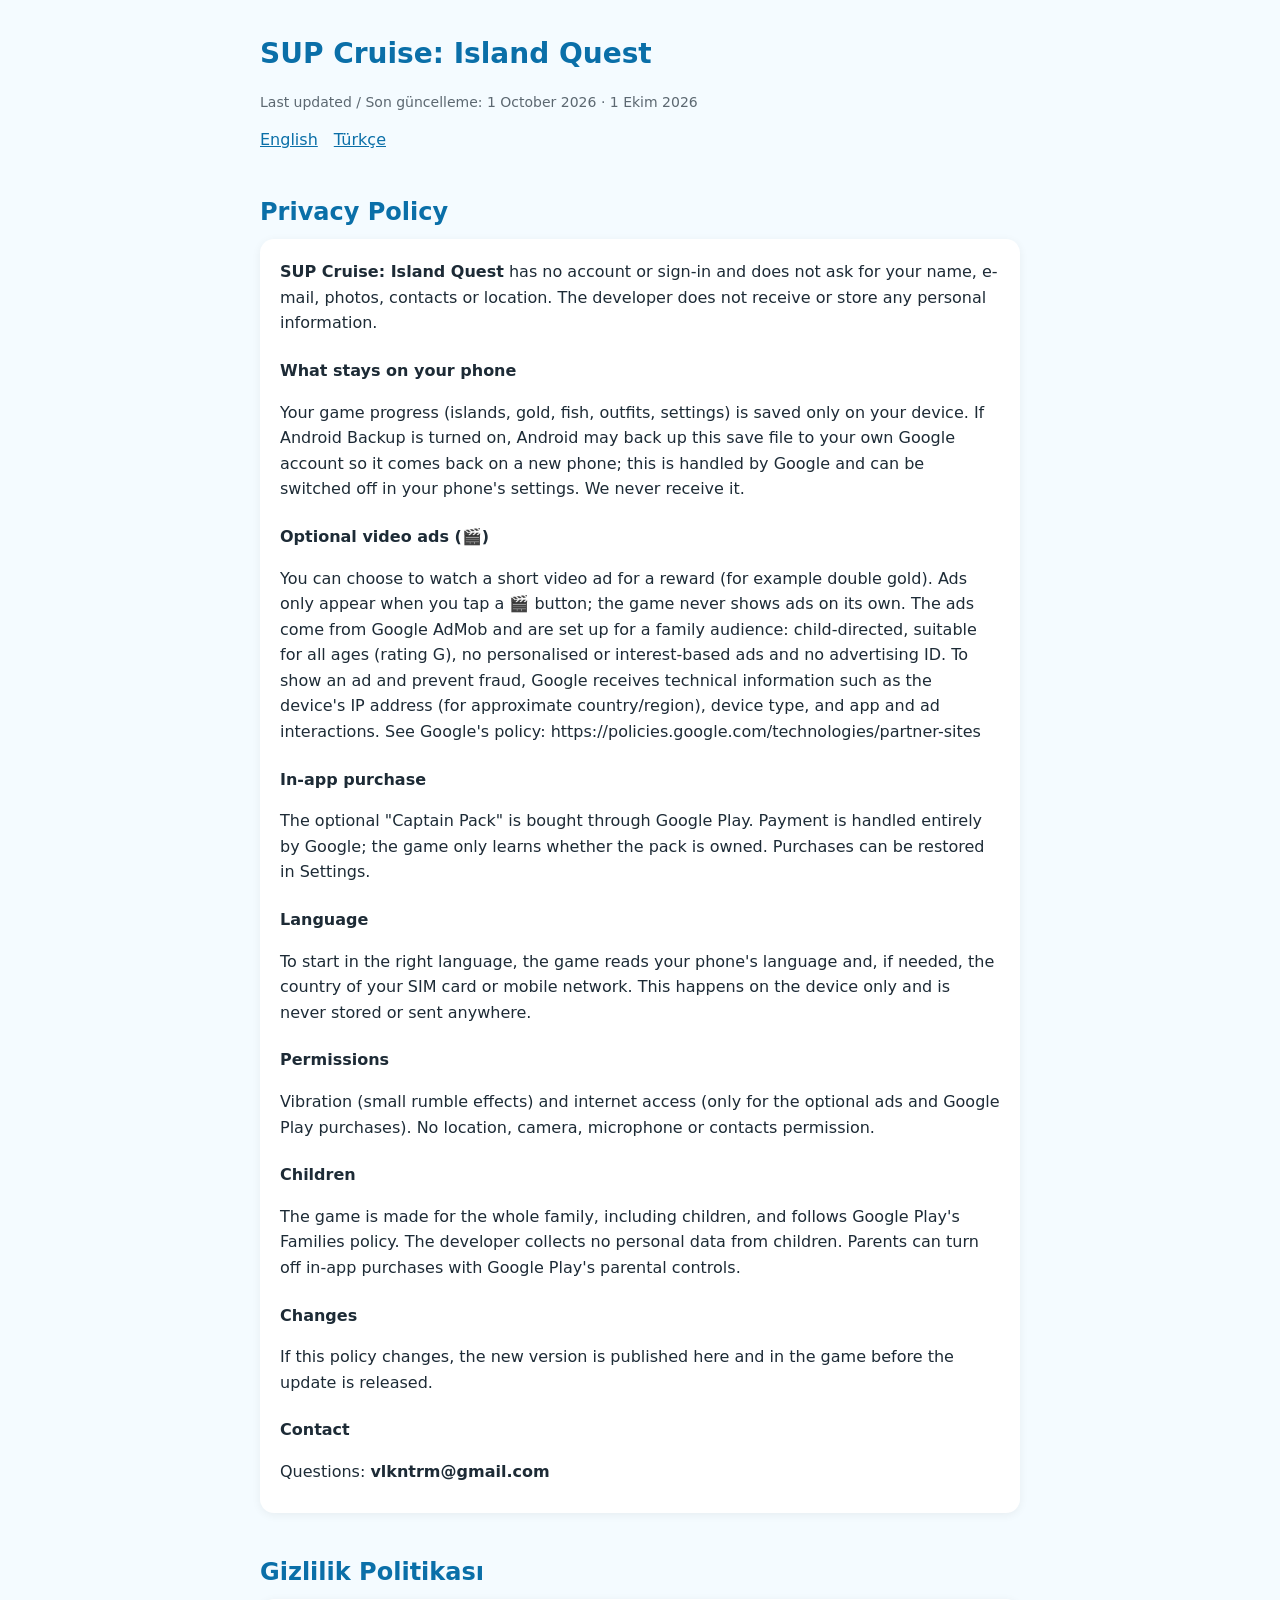
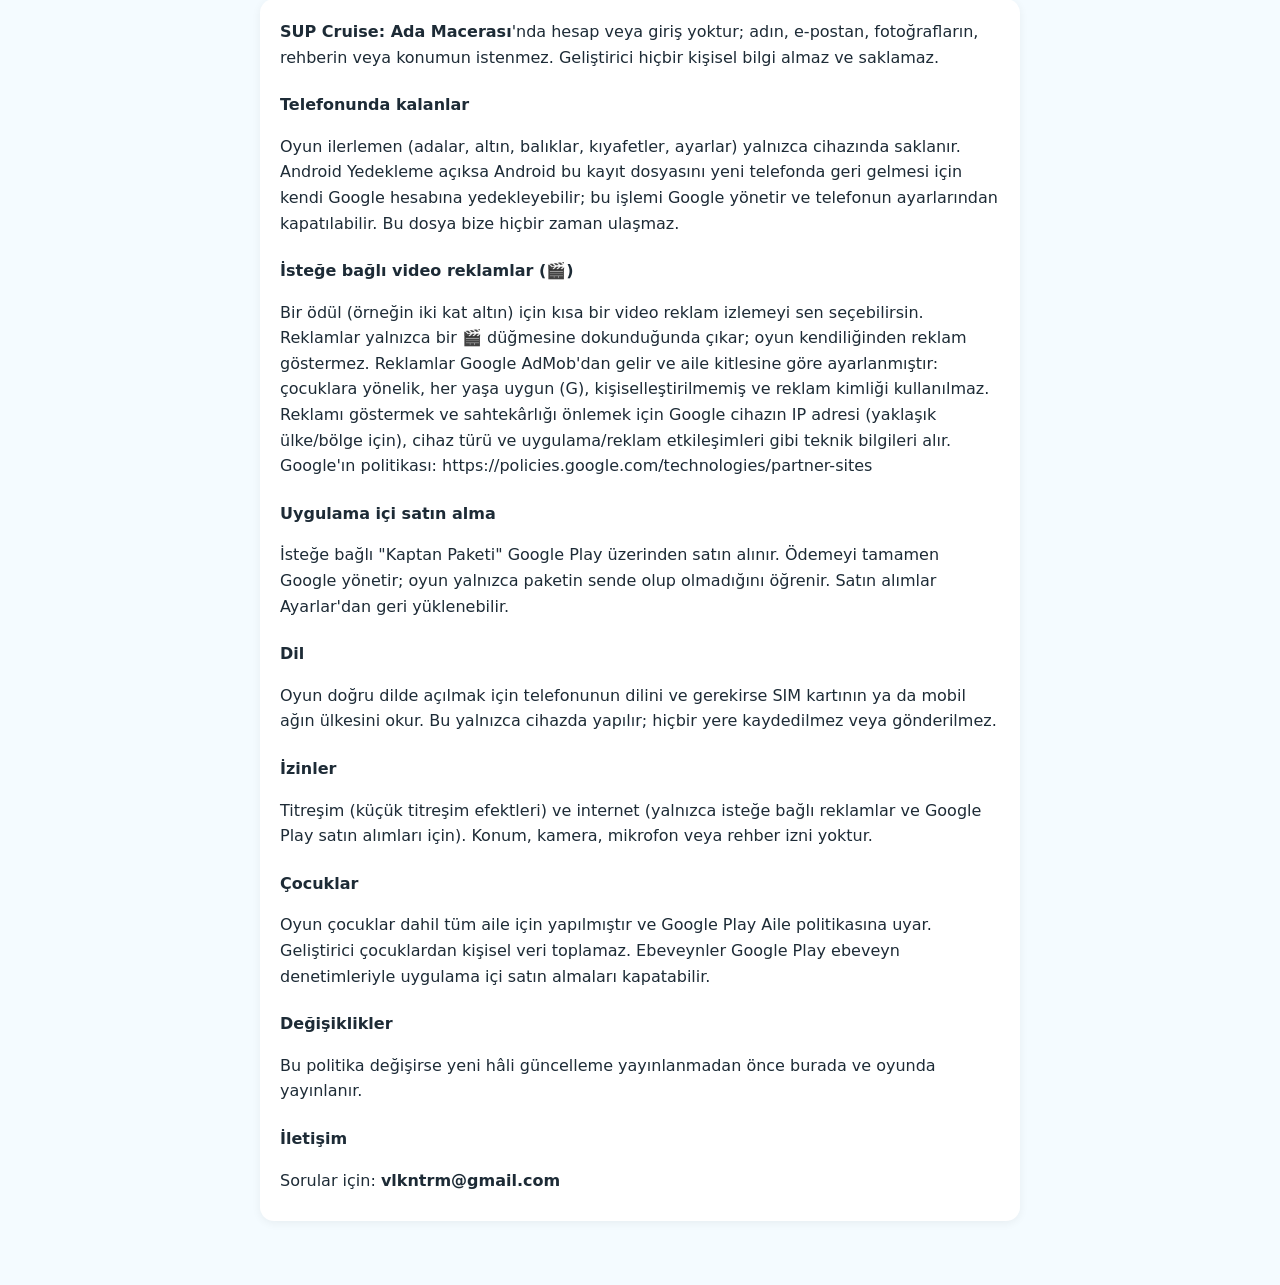
==== privacy/index.html @ ad5aa859 "Add files via upload" ====
<!doctype html><html lang="en"><head><meta charset="utf-8"><meta name="viewport" content="width=device-width,initial-scale=1">
<title>SUP Cruise – Privacy Policy / Gizlilik Politikası</title>
<style>
:root{--bg:#f4fbff;--fg:#1d2b36;--acc:#0a6fa8;--card:#fff}
@media (prefers-color-scheme:dark){:root{--bg:#0e1a22;--fg:#e6f1f7;--acc:#7fd0ff;--card:#15242e}}
body{margin:0;background:var(--bg);color:var(--fg);font:16px/1.6 system-ui,-apple-system,Segoe UI,Roboto,sans-serif}
main{max-width:760px;margin:0 auto;padding:32px 16px 64px}
h1{color:var(--acc);font-size:28px;margin:0 0 4px} h2{margin:40px 0 8px;color:var(--acc)} h4{margin:22px 0 4px}
.card{background:var(--card);border-radius:14px;padding:4px 20px 12px;box-shadow:0 2px 10px rgba(0,0,0,.06)}
nav a{color:var(--acc);margin-right:16px} .upd{opacity:.7;font-size:14px}
</style></head><body><main>
<h1>SUP Cruise: Island Quest</h1><p class="upd">Last updated / Son güncelleme: 1 October 2026 · 1 Ekim 2026</p>
<nav><a href="#en">English</a><a href="#tr">Türkçe</a></nav>
<h2 id="en">Privacy Policy</h2><div class="card">
<p><b>SUP Cruise: Island Quest</b> has no account or sign-in and does not ask for your name, e-mail, photos, contacts or location. The developer does not receive or store any personal information.</p>
<h4>What stays on your phone</h4>
<p>Your game progress (islands, gold, fish, outfits, settings) is saved only on your device. If Android Backup is turned on, Android may back up this save file to your own Google account so it comes back on a new phone; this is handled by Google and can be switched off in your phone's settings. We never receive it.</p>
<h4>Optional video ads (🎬)</h4>
<p>You can choose to watch a short video ad for a reward (for example double gold). Ads only appear when you tap a 🎬 button; the game never shows ads on its own. The ads come from Google AdMob and are set up for a family audience: child-directed, suitable for all ages (rating G), no personalised or interest-based ads and no advertising ID. To show an ad and prevent fraud, Google receives technical information such as the device's IP address (for approximate country/region), device type, and app and ad interactions. See Google's policy: https://policies.google.com/technologies/partner-sites</p>
<h4>In-app purchase</h4>
<p>The optional "Captain Pack" is bought through Google Play. Payment is handled entirely by Google; the game only learns whether the pack is owned. Purchases can be restored in Settings.</p>
<h4>Language</h4>
<p>To start in the right language, the game reads your phone's language and, if needed, the country of your SIM card or mobile network. This happens on the device only and is never stored or sent anywhere.</p>
<h4>Permissions</h4>
<p>Vibration (small rumble effects) and internet access (only for the optional ads and Google Play purchases). No location, camera, microphone or contacts permission.</p>
<h4>Children</h4>
<p>The game is made for the whole family, including children, and follows Google Play's Families policy. The developer collects no personal data from children. Parents can turn off in-app purchases with Google Play's parental controls.</p>
<h4>Changes</h4>
<p>If this policy changes, the new version is published here and in the game before the update is released.</p>
<h4>Contact</h4>
<p>Questions: <b>vlkntrm@gmail.com</b></p></div>
<h2 id="tr">Gizlilik Politikası</h2><div class="card" lang="tr">
<p><b>SUP Cruise: Ada Macerası</b>'nda hesap veya giriş yoktur; adın, e-postan, fotoğrafların, rehberin veya konumun istenmez. Geliştirici hiçbir kişisel bilgi almaz ve saklamaz.</p>
<h4>Telefonunda kalanlar</h4>
<p>Oyun ilerlemen (adalar, altın, balıklar, kıyafetler, ayarlar) yalnızca cihazında saklanır. Android Yedekleme açıksa Android bu kayıt dosyasını yeni telefonda geri gelmesi için kendi Google hesabına yedekleyebilir; bu işlemi Google yönetir ve telefonun ayarlarından kapatılabilir. Bu dosya bize hiçbir zaman ulaşmaz.</p>
<h4>İsteğe bağlı video reklamlar (🎬)</h4>
<p>Bir ödül (örneğin iki kat altın) için kısa bir video reklam izlemeyi sen seçebilirsin. Reklamlar yalnızca bir 🎬 düğmesine dokunduğunda çıkar; oyun kendiliğinden reklam göstermez. Reklamlar Google AdMob'dan gelir ve aile kitlesine göre ayarlanmıştır: çocuklara yönelik, her yaşa uygun (G), kişiselleştirilmemiş ve reklam kimliği kullanılmaz. Reklamı göstermek ve sahtekârlığı önlemek için Google cihazın IP adresi (yaklaşık ülke/bölge için), cihaz türü ve uygulama/reklam etkileşimleri gibi teknik bilgileri alır. Google'ın politikası: https://policies.google.com/technologies/partner-sites</p>
<h4>Uygulama içi satın alma</h4>
<p>İsteğe bağlı "Kaptan Paketi" Google Play üzerinden satın alınır. Ödemeyi tamamen Google yönetir; oyun yalnızca paketin sende olup olmadığını öğrenir. Satın alımlar Ayarlar'dan geri yüklenebilir.</p>
<h4>Dil</h4>
<p>Oyun doğru dilde açılmak için telefonunun dilini ve gerekirse SIM kartının ya da mobil ağın ülkesini okur. Bu yalnızca cihazda yapılır; hiçbir yere kaydedilmez veya gönderilmez.</p>
<h4>İzinler</h4>
<p>Titreşim (küçük titreşim efektleri) ve internet (yalnızca isteğe bağlı reklamlar ve Google Play satın alımları için). Konum, kamera, mikrofon veya rehber izni yoktur.</p>
<h4>Çocuklar</h4>
<p>Oyun çocuklar dahil tüm aile için yapılmıştır ve Google Play Aile politikasına uyar. Geliştirici çocuklardan kişisel veri toplamaz. Ebeveynler Google Play ebeveyn denetimleriyle uygulama içi satın almaları kapatabilir.</p>
<h4>Değişiklikler</h4>
<p>Bu politika değişirse yeni hâli güncelleme yayınlanmadan önce burada ve oyunda yayınlanır.</p>
<h4>İletişim</h4>
<p>Sorular için: <b>vlkntrm@gmail.com</b></p></div>
</main></body></html>
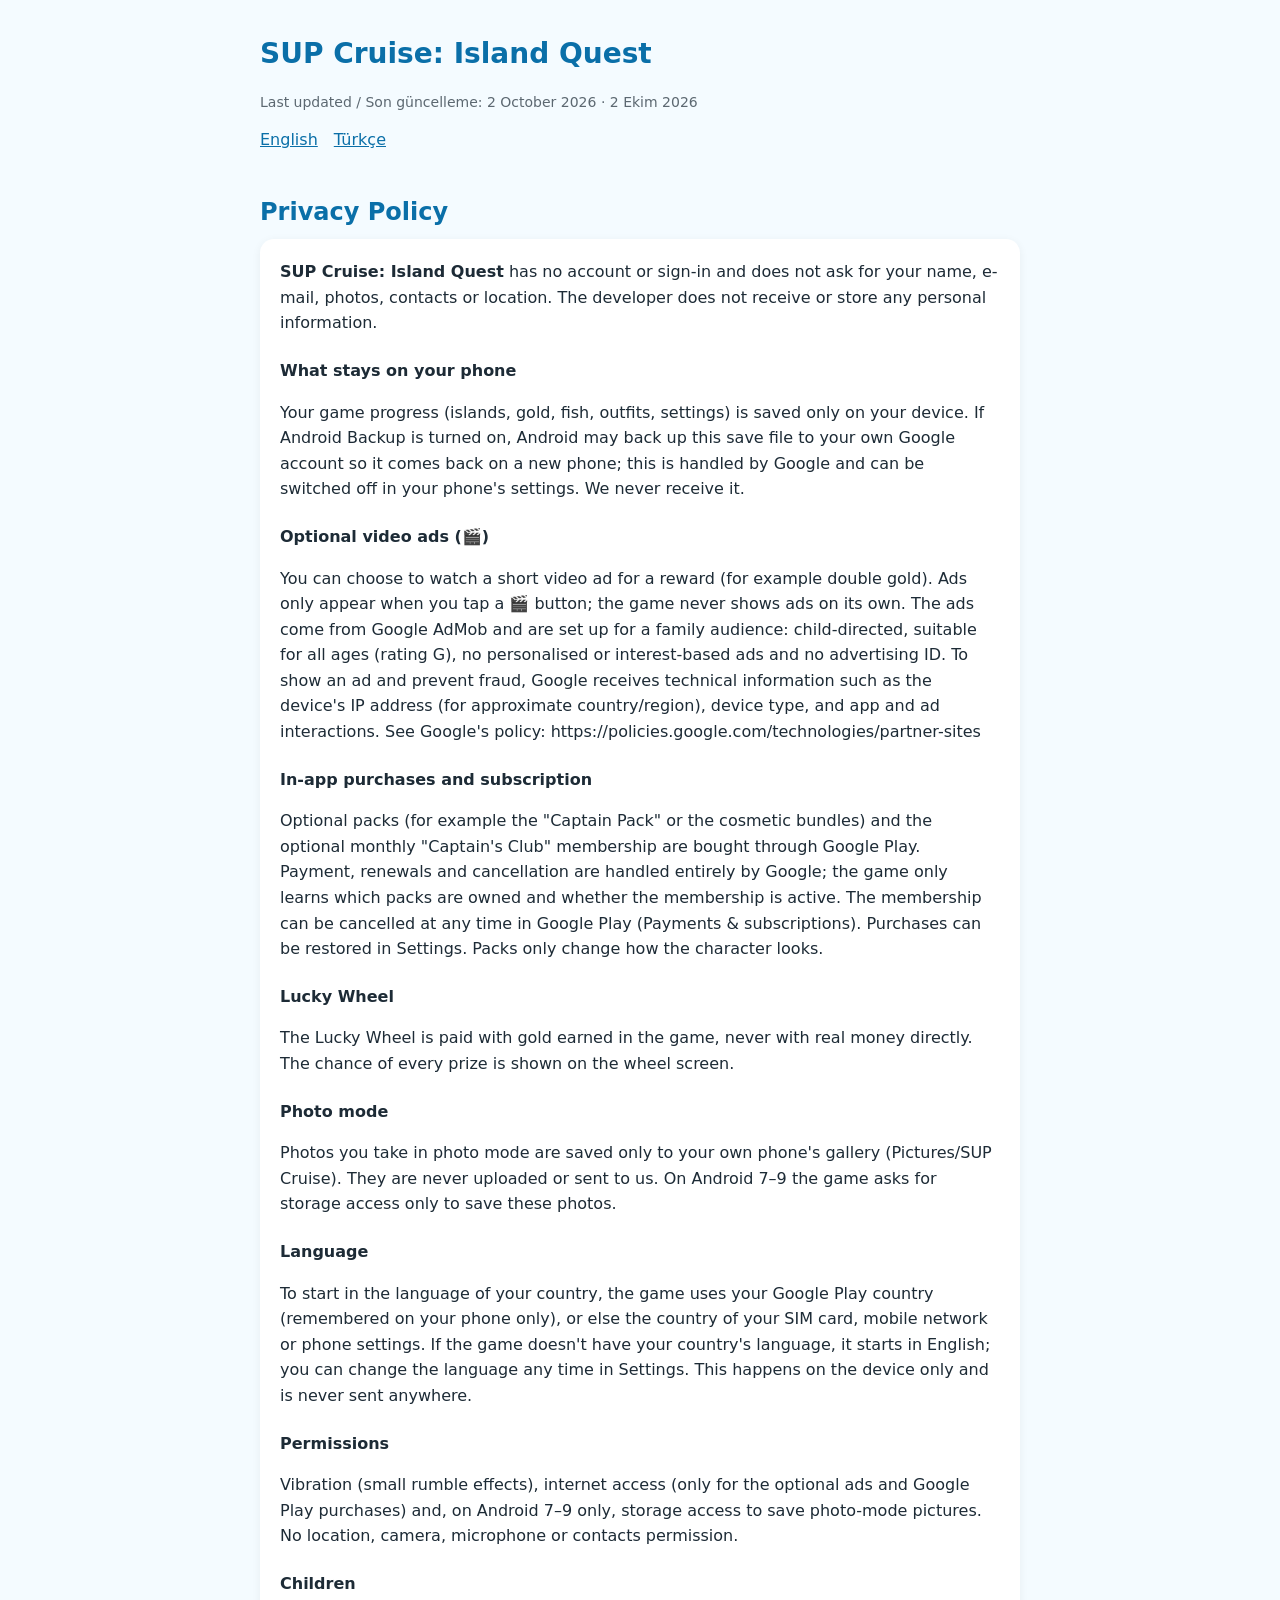
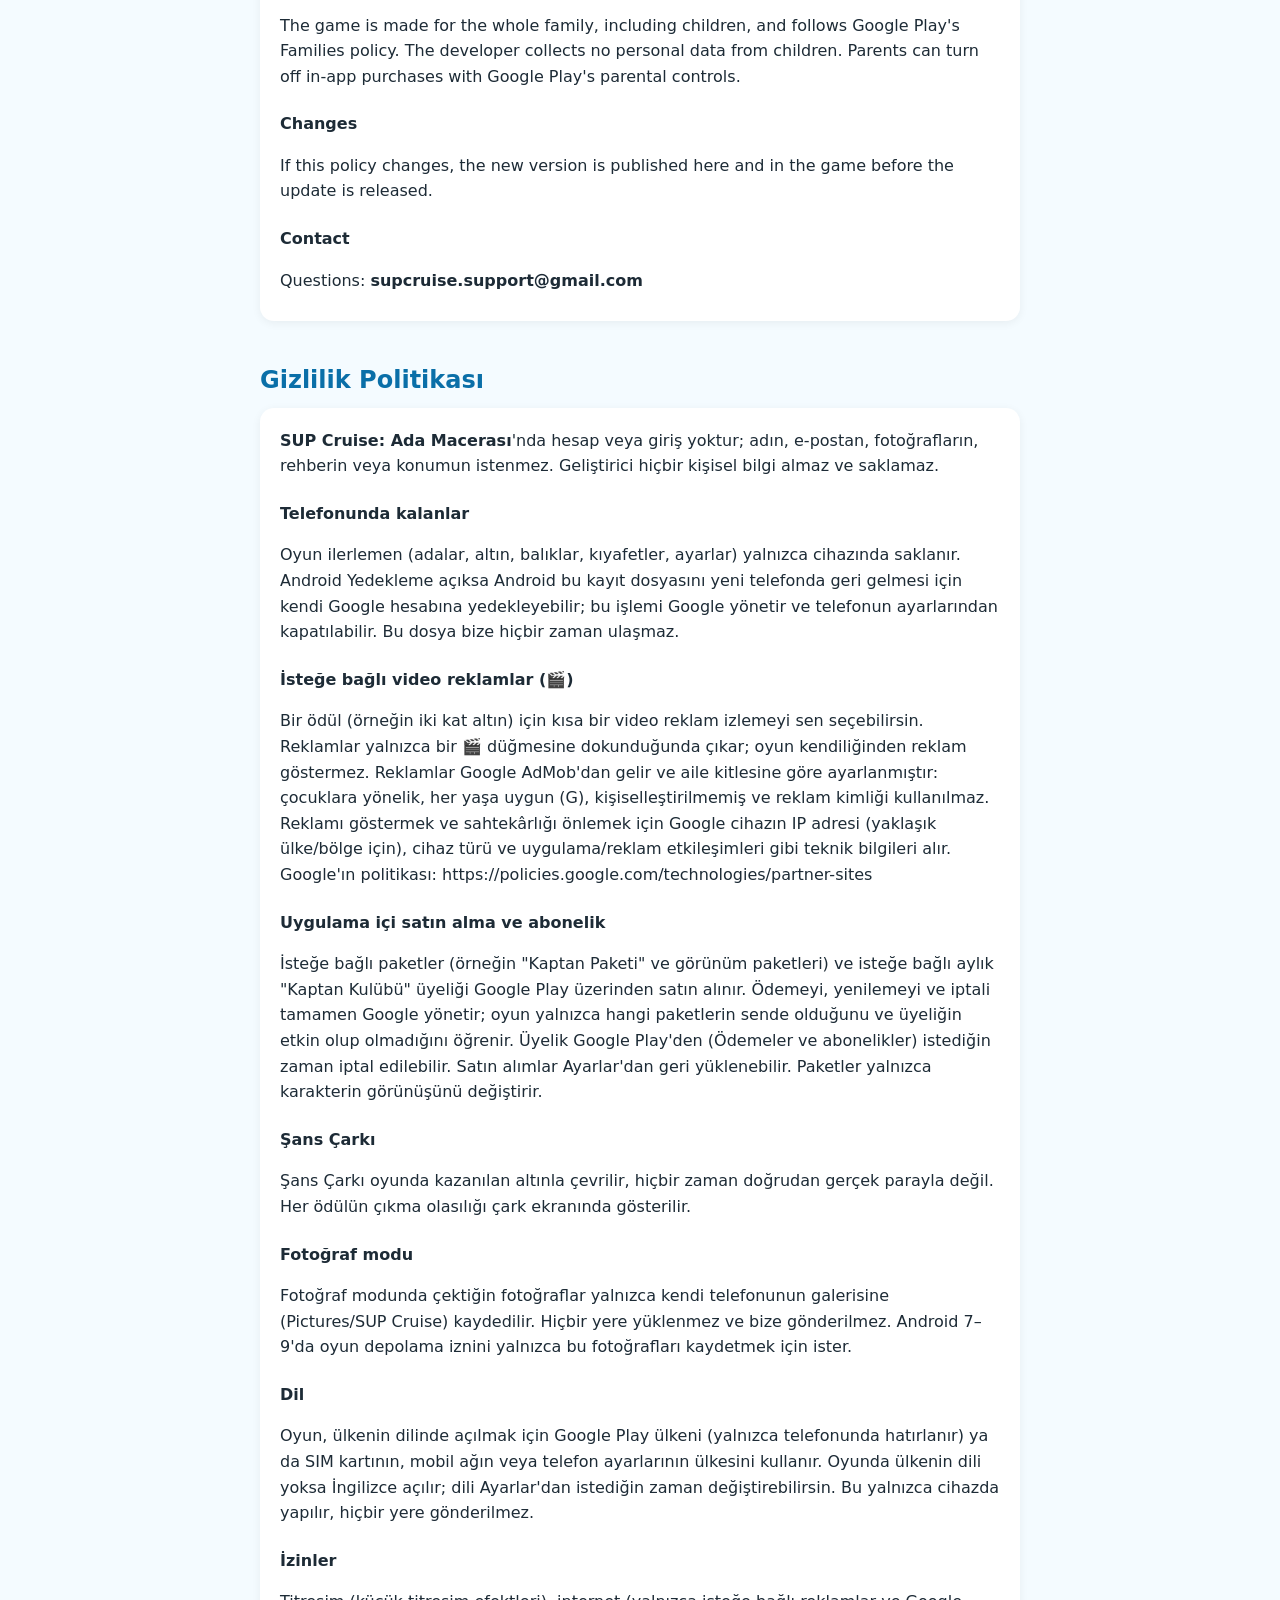
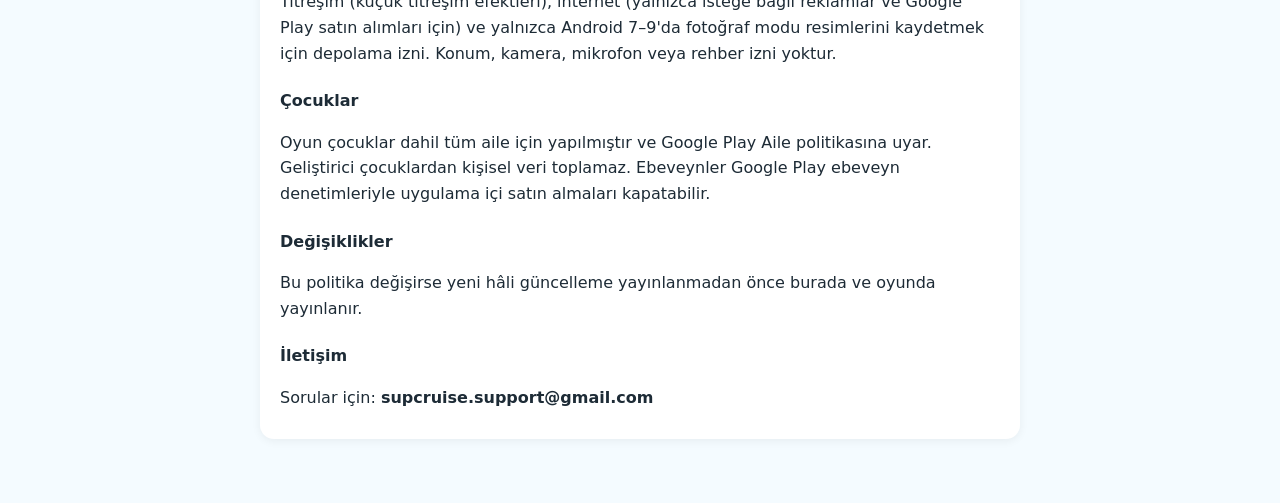
==== commit 4a1bebaf: "SUP Cruise 1.2.1: updated privacy policy (subscription, Lucky Wheel, photo mode) and support e-mail" ====
--- a/privacy/index.html
+++ b/privacy/index.html
@@ -9,42 +9,48 @@
 .card{background:var(--card);border-radius:14px;padding:4px 20px 12px;box-shadow:0 2px 10px rgba(0,0,0,.06)}
 nav a{color:var(--acc);margin-right:16px} .upd{opacity:.7;font-size:14px}
 </style></head><body><main>
-<h1>SUP Cruise: Island Quest</h1><p class="upd">Last updated / Son güncelleme: 1 October 2026 · 1 Ekim 2026</p>
+<h1>SUP Cruise: Island Quest</h1><p class="upd">Last updated / Son güncelleme: 2 October 2026 · 2 Ekim 2026</p>
 <nav><a href="#en">English</a><a href="#tr">Türkçe</a></nav>
-<h2 id="en">Privacy Policy</h2><div class="card">
-<p><b>SUP Cruise: Island Quest</b> has no account or sign-in and does not ask for your name, e-mail, photos, contacts or location. The developer does not receive or store any personal information.</p>
+<h2 id="en">Privacy Policy</h2><div class="card"><p><b>SUP Cruise: Island Quest</b> has no account or sign-in and does not ask for your name, e-mail, photos, contacts or location. The developer does not receive or store any personal information.</p>
 <h4>What stays on your phone</h4>
 <p>Your game progress (islands, gold, fish, outfits, settings) is saved only on your device. If Android Backup is turned on, Android may back up this save file to your own Google account so it comes back on a new phone; this is handled by Google and can be switched off in your phone's settings. We never receive it.</p>
 <h4>Optional video ads (🎬)</h4>
 <p>You can choose to watch a short video ad for a reward (for example double gold). Ads only appear when you tap a 🎬 button; the game never shows ads on its own. The ads come from Google AdMob and are set up for a family audience: child-directed, suitable for all ages (rating G), no personalised or interest-based ads and no advertising ID. To show an ad and prevent fraud, Google receives technical information such as the device's IP address (for approximate country/region), device type, and app and ad interactions. See Google's policy: https://policies.google.com/technologies/partner-sites</p>
-<h4>In-app purchase</h4>
-<p>The optional "Captain Pack" is bought through Google Play. Payment is handled entirely by Google; the game only learns whether the pack is owned. Purchases can be restored in Settings.</p>
+<h4>In-app purchases and subscription</h4>
+<p>Optional packs (for example the "Captain Pack" or the cosmetic bundles) and the optional monthly "Captain's Club" membership are bought through Google Play. Payment, renewals and cancellation are handled entirely by Google; the game only learns which packs are owned and whether the membership is active. The membership can be cancelled at any time in Google Play (Payments & subscriptions). Purchases can be restored in Settings. Packs only change how the character looks.</p>
+<h4>Lucky Wheel</h4>
+<p>The Lucky Wheel is paid with gold earned in the game, never with real money directly. The chance of every prize is shown on the wheel screen.</p>
+<h4>Photo mode</h4>
+<p>Photos you take in photo mode are saved only to your own phone's gallery (Pictures/SUP Cruise). They are never uploaded or sent to us. On Android 7–9 the game asks for storage access only to save these photos.</p>
 <h4>Language</h4>
-<p>To start in the right language, the game reads your phone's language and, if needed, the country of your SIM card or mobile network. This happens on the device only and is never stored or sent anywhere.</p>
+<p>To start in the language of your country, the game uses your Google Play country (remembered on your phone only), or else the country of your SIM card, mobile network or phone settings. If the game doesn't have your country's language, it starts in English; you can change the language any time in Settings. This happens on the device only and is never sent anywhere.</p>
 <h4>Permissions</h4>
-<p>Vibration (small rumble effects) and internet access (only for the optional ads and Google Play purchases). No location, camera, microphone or contacts permission.</p>
+<p>Vibration (small rumble effects), internet access (only for the optional ads and Google Play purchases) and, on Android 7–9 only, storage access to save photo-mode pictures. No location, camera, microphone or contacts permission.</p>
 <h4>Children</h4>
 <p>The game is made for the whole family, including children, and follows Google Play's Families policy. The developer collects no personal data from children. Parents can turn off in-app purchases with Google Play's parental controls.</p>
 <h4>Changes</h4>
 <p>If this policy changes, the new version is published here and in the game before the update is released.</p>
 <h4>Contact</h4>
-<p>Questions: <b>vlkntrm@gmail.com</b></p></div>
-<h2 id="tr">Gizlilik Politikası</h2><div class="card" lang="tr">
-<p><b>SUP Cruise: Ada Macerası</b>'nda hesap veya giriş yoktur; adın, e-postan, fotoğrafların, rehberin veya konumun istenmez. Geliştirici hiçbir kişisel bilgi almaz ve saklamaz.</p>
+<p>Questions: <b>supcruise.support@gmail.com</b></p></div>
+<h2 id="tr">Gizlilik Politikası</h2><div class="card" lang="tr"><p><b>SUP Cruise: Ada Macerası</b>'nda hesap veya giriş yoktur; adın, e-postan, fotoğrafların, rehberin veya konumun istenmez. Geliştirici hiçbir kişisel bilgi almaz ve saklamaz.</p>
 <h4>Telefonunda kalanlar</h4>
 <p>Oyun ilerlemen (adalar, altın, balıklar, kıyafetler, ayarlar) yalnızca cihazında saklanır. Android Yedekleme açıksa Android bu kayıt dosyasını yeni telefonda geri gelmesi için kendi Google hesabına yedekleyebilir; bu işlemi Google yönetir ve telefonun ayarlarından kapatılabilir. Bu dosya bize hiçbir zaman ulaşmaz.</p>
 <h4>İsteğe bağlı video reklamlar (🎬)</h4>
 <p>Bir ödül (örneğin iki kat altın) için kısa bir video reklam izlemeyi sen seçebilirsin. Reklamlar yalnızca bir 🎬 düğmesine dokunduğunda çıkar; oyun kendiliğinden reklam göstermez. Reklamlar Google AdMob'dan gelir ve aile kitlesine göre ayarlanmıştır: çocuklara yönelik, her yaşa uygun (G), kişiselleştirilmemiş ve reklam kimliği kullanılmaz. Reklamı göstermek ve sahtekârlığı önlemek için Google cihazın IP adresi (yaklaşık ülke/bölge için), cihaz türü ve uygulama/reklam etkileşimleri gibi teknik bilgileri alır. Google'ın politikası: https://policies.google.com/technologies/partner-sites</p>
-<h4>Uygulama içi satın alma</h4>
-<p>İsteğe bağlı "Kaptan Paketi" Google Play üzerinden satın alınır. Ödemeyi tamamen Google yönetir; oyun yalnızca paketin sende olup olmadığını öğrenir. Satın alımlar Ayarlar'dan geri yüklenebilir.</p>
+<h4>Uygulama içi satın alma ve abonelik</h4>
+<p>İsteğe bağlı paketler (örneğin "Kaptan Paketi" ve görünüm paketleri) ve isteğe bağlı aylık "Kaptan Kulübü" üyeliği Google Play üzerinden satın alınır. Ödemeyi, yenilemeyi ve iptali tamamen Google yönetir; oyun yalnızca hangi paketlerin sende olduğunu ve üyeliğin etkin olup olmadığını öğrenir. Üyelik Google Play'den (Ödemeler ve abonelikler) istediğin zaman iptal edilebilir. Satın alımlar Ayarlar'dan geri yüklenebilir. Paketler yalnızca karakterin görünüşünü değiştirir.</p>
+<h4>Şans Çarkı</h4>
+<p>Şans Çarkı oyunda kazanılan altınla çevrilir, hiçbir zaman doğrudan gerçek parayla değil. Her ödülün çıkma olasılığı çark ekranında gösterilir.</p>
+<h4>Fotoğraf modu</h4>
+<p>Fotoğraf modunda çektiğin fotoğraflar yalnızca kendi telefonunun galerisine (Pictures/SUP Cruise) kaydedilir. Hiçbir yere yüklenmez ve bize gönderilmez. Android 7–9'da oyun depolama iznini yalnızca bu fotoğrafları kaydetmek için ister.</p>
 <h4>Dil</h4>
-<p>Oyun doğru dilde açılmak için telefonunun dilini ve gerekirse SIM kartının ya da mobil ağın ülkesini okur. Bu yalnızca cihazda yapılır; hiçbir yere kaydedilmez veya gönderilmez.</p>
+<p>Oyun, ülkenin dilinde açılmak için Google Play ülkeni (yalnızca telefonunda hatırlanır) ya da SIM kartının, mobil ağın veya telefon ayarlarının ülkesini kullanır. Oyunda ülkenin dili yoksa İngilizce açılır; dili Ayarlar'dan istediğin zaman değiştirebilirsin. Bu yalnızca cihazda yapılır, hiçbir yere gönderilmez.</p>
 <h4>İzinler</h4>
-<p>Titreşim (küçük titreşim efektleri) ve internet (yalnızca isteğe bağlı reklamlar ve Google Play satın alımları için). Konum, kamera, mikrofon veya rehber izni yoktur.</p>
+<p>Titreşim (küçük titreşim efektleri), internet (yalnızca isteğe bağlı reklamlar ve Google Play satın alımları için) ve yalnızca Android 7–9'da fotoğraf modu resimlerini kaydetmek için depolama izni. Konum, kamera, mikrofon veya rehber izni yoktur.</p>
 <h4>Çocuklar</h4>
 <p>Oyun çocuklar dahil tüm aile için yapılmıştır ve Google Play Aile politikasına uyar. Geliştirici çocuklardan kişisel veri toplamaz. Ebeveynler Google Play ebeveyn denetimleriyle uygulama içi satın almaları kapatabilir.</p>
 <h4>Değişiklikler</h4>
 <p>Bu politika değişirse yeni hâli güncelleme yayınlanmadan önce burada ve oyunda yayınlanır.</p>
 <h4>İletişim</h4>
-<p>Sorular için: <b>vlkntrm@gmail.com</b></p></div>
-</main></body></html>+<p>Sorular için: <b>supcruise.support@gmail.com</b></p></div>
+</main></body></html>
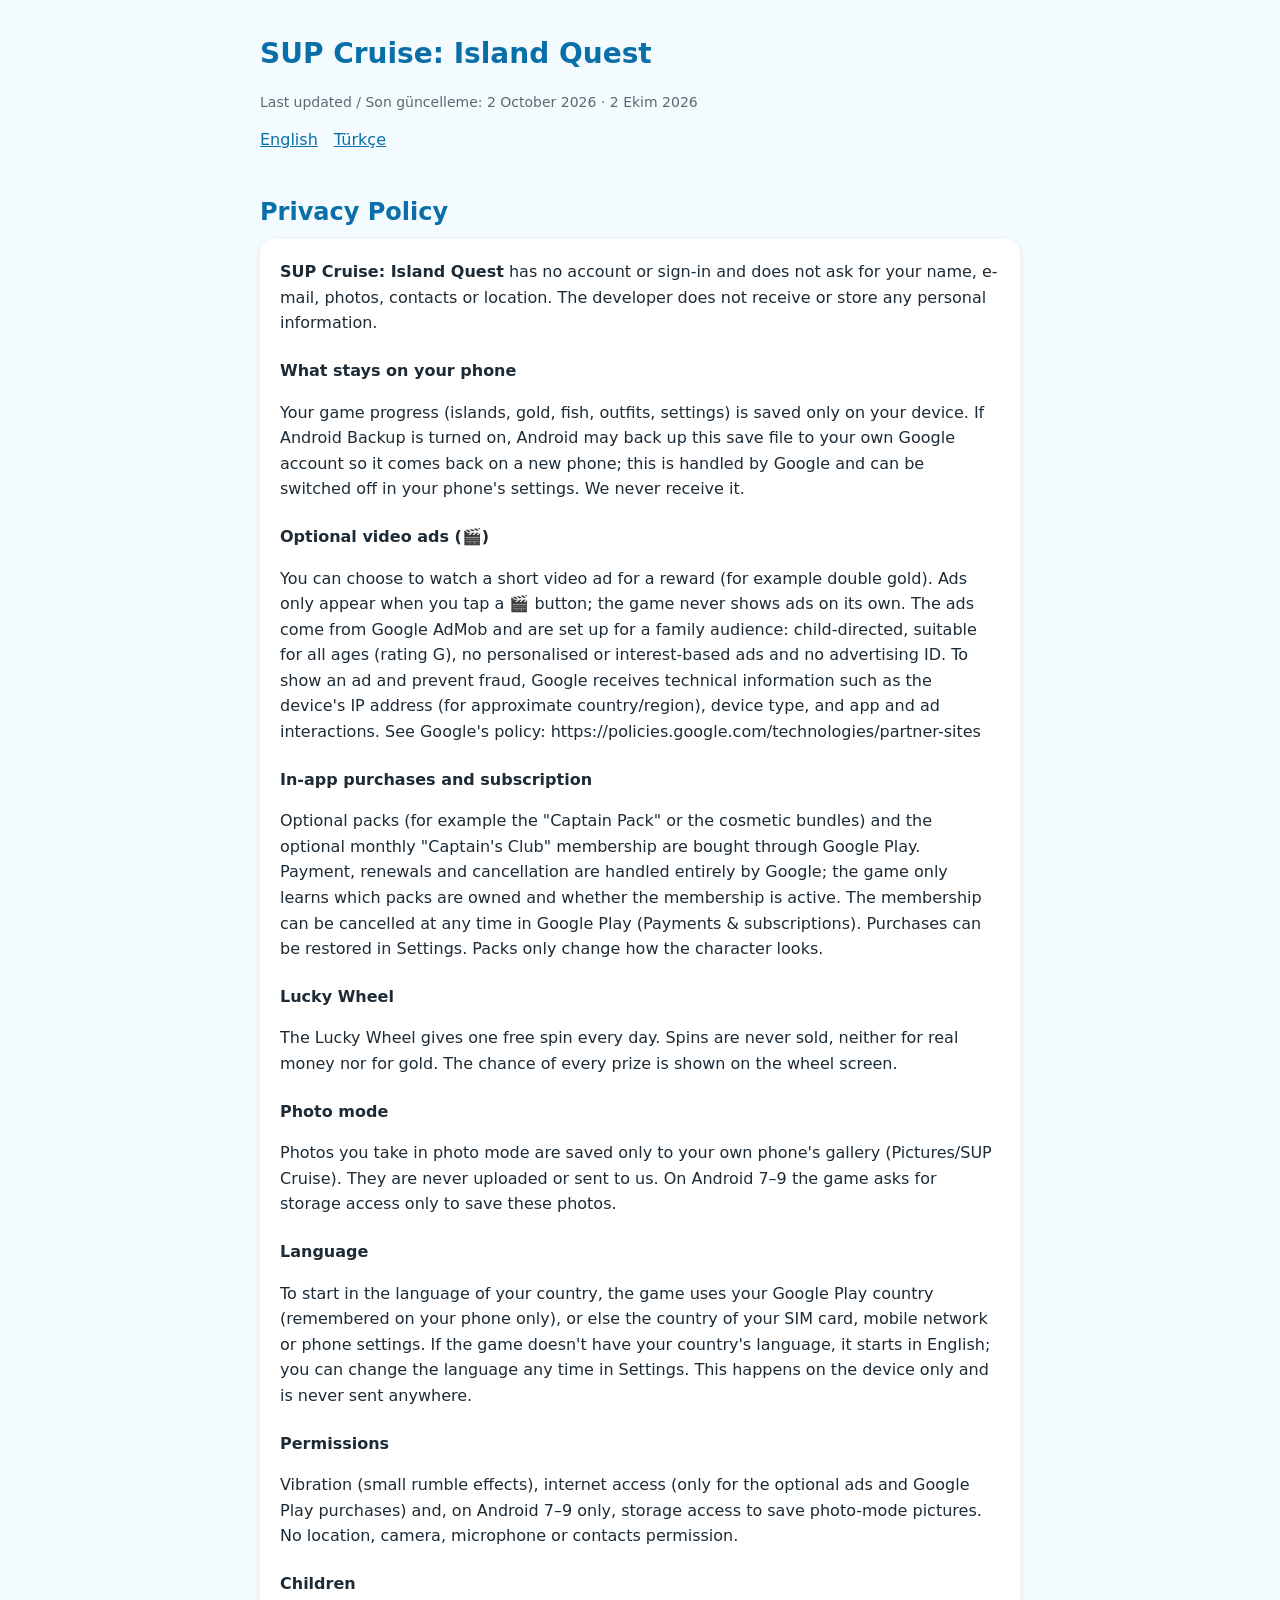
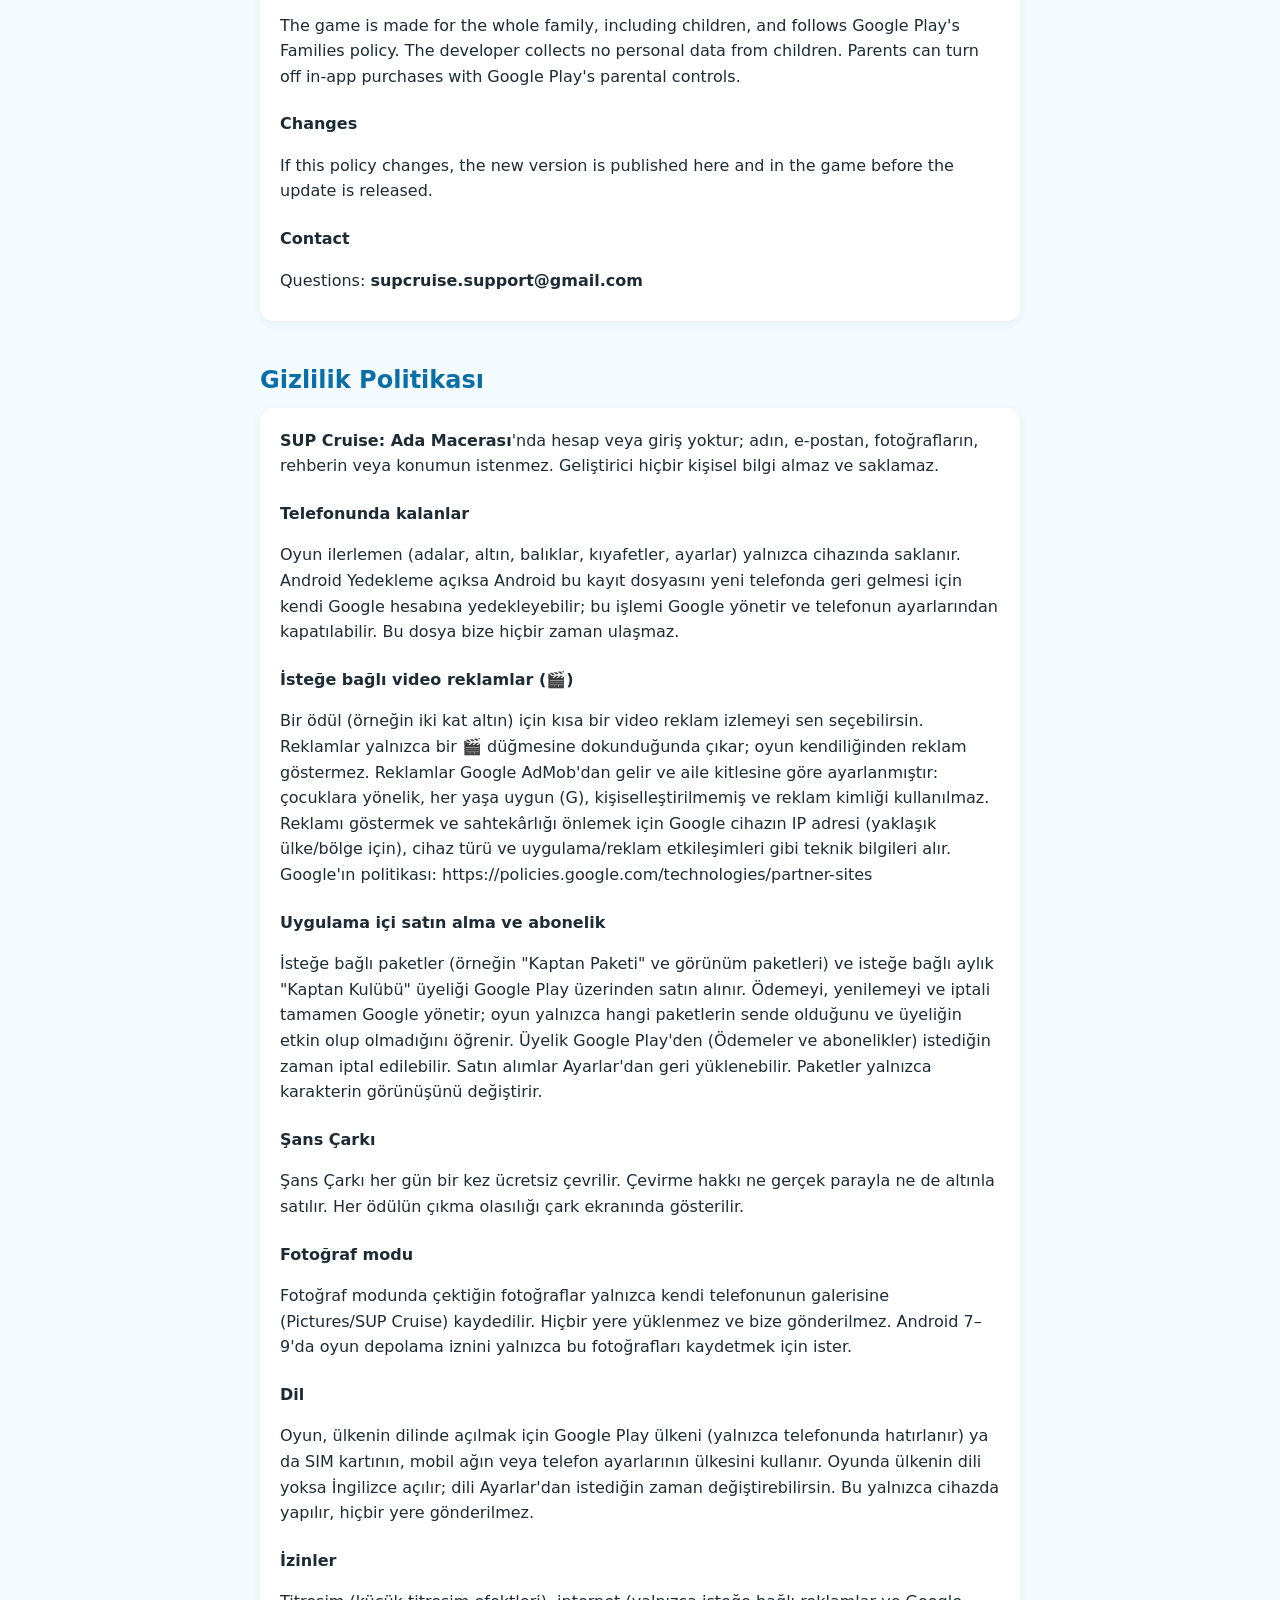
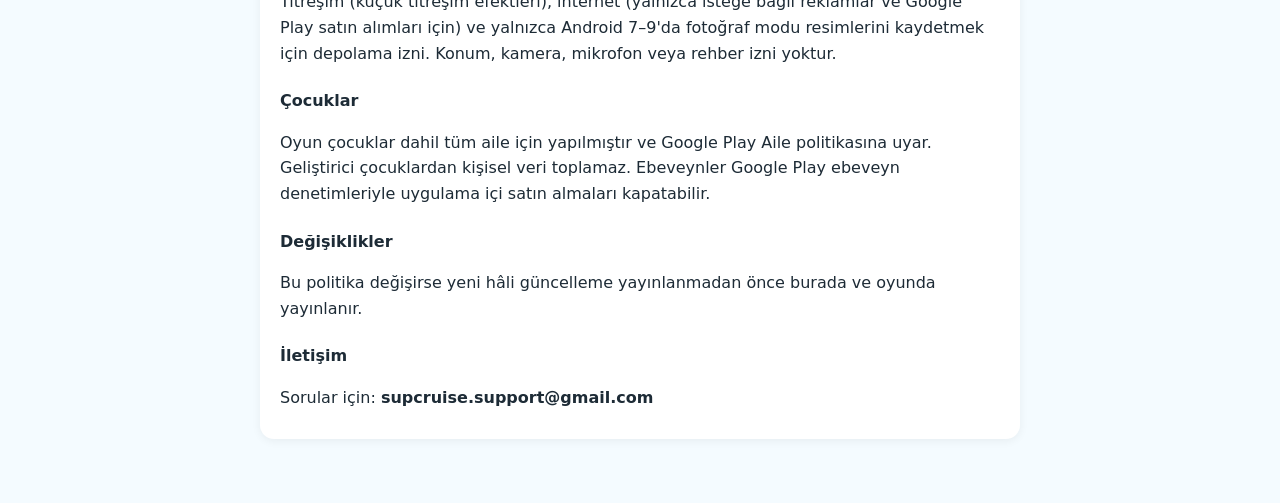
==== commit 9f843b0e: "SUP Cruise: Lucky Wheel is now one free spin per day (no paid spins)" ====
--- a/privacy/index.html
+++ b/privacy/index.html
@@ -19,7 +19,7 @@
 <h4>In-app purchases and subscription</h4>
 <p>Optional packs (for example the "Captain Pack" or the cosmetic bundles) and the optional monthly "Captain's Club" membership are bought through Google Play. Payment, renewals and cancellation are handled entirely by Google; the game only learns which packs are owned and whether the membership is active. The membership can be cancelled at any time in Google Play (Payments & subscriptions). Purchases can be restored in Settings. Packs only change how the character looks.</p>
 <h4>Lucky Wheel</h4>
-<p>The Lucky Wheel is paid with gold earned in the game, never with real money directly. The chance of every prize is shown on the wheel screen.</p>
+<p>The Lucky Wheel gives one free spin every day. Spins are never sold, neither for real money nor for gold. The chance of every prize is shown on the wheel screen.</p>
 <h4>Photo mode</h4>
 <p>Photos you take in photo mode are saved only to your own phone's gallery (Pictures/SUP Cruise). They are never uploaded or sent to us. On Android 7–9 the game asks for storage access only to save these photos.</p>
 <h4>Language</h4>
@@ -40,7 +40,7 @@
 <h4>Uygulama içi satın alma ve abonelik</h4>
 <p>İsteğe bağlı paketler (örneğin "Kaptan Paketi" ve görünüm paketleri) ve isteğe bağlı aylık "Kaptan Kulübü" üyeliği Google Play üzerinden satın alınır. Ödemeyi, yenilemeyi ve iptali tamamen Google yönetir; oyun yalnızca hangi paketlerin sende olduğunu ve üyeliğin etkin olup olmadığını öğrenir. Üyelik Google Play'den (Ödemeler ve abonelikler) istediğin zaman iptal edilebilir. Satın alımlar Ayarlar'dan geri yüklenebilir. Paketler yalnızca karakterin görünüşünü değiştirir.</p>
 <h4>Şans Çarkı</h4>
-<p>Şans Çarkı oyunda kazanılan altınla çevrilir, hiçbir zaman doğrudan gerçek parayla değil. Her ödülün çıkma olasılığı çark ekranında gösterilir.</p>
+<p>Şans Çarkı her gün bir kez ücretsiz çevrilir. Çevirme hakkı ne gerçek parayla ne de altınla satılır. Her ödülün çıkma olasılığı çark ekranında gösterilir.</p>
 <h4>Fotoğraf modu</h4>
 <p>Fotoğraf modunda çektiğin fotoğraflar yalnızca kendi telefonunun galerisine (Pictures/SUP Cruise) kaydedilir. Hiçbir yere yüklenmez ve bize gönderilmez. Android 7–9'da oyun depolama iznini yalnızca bu fotoğrafları kaydetmek için ister.</p>
 <h4>Dil</h4>
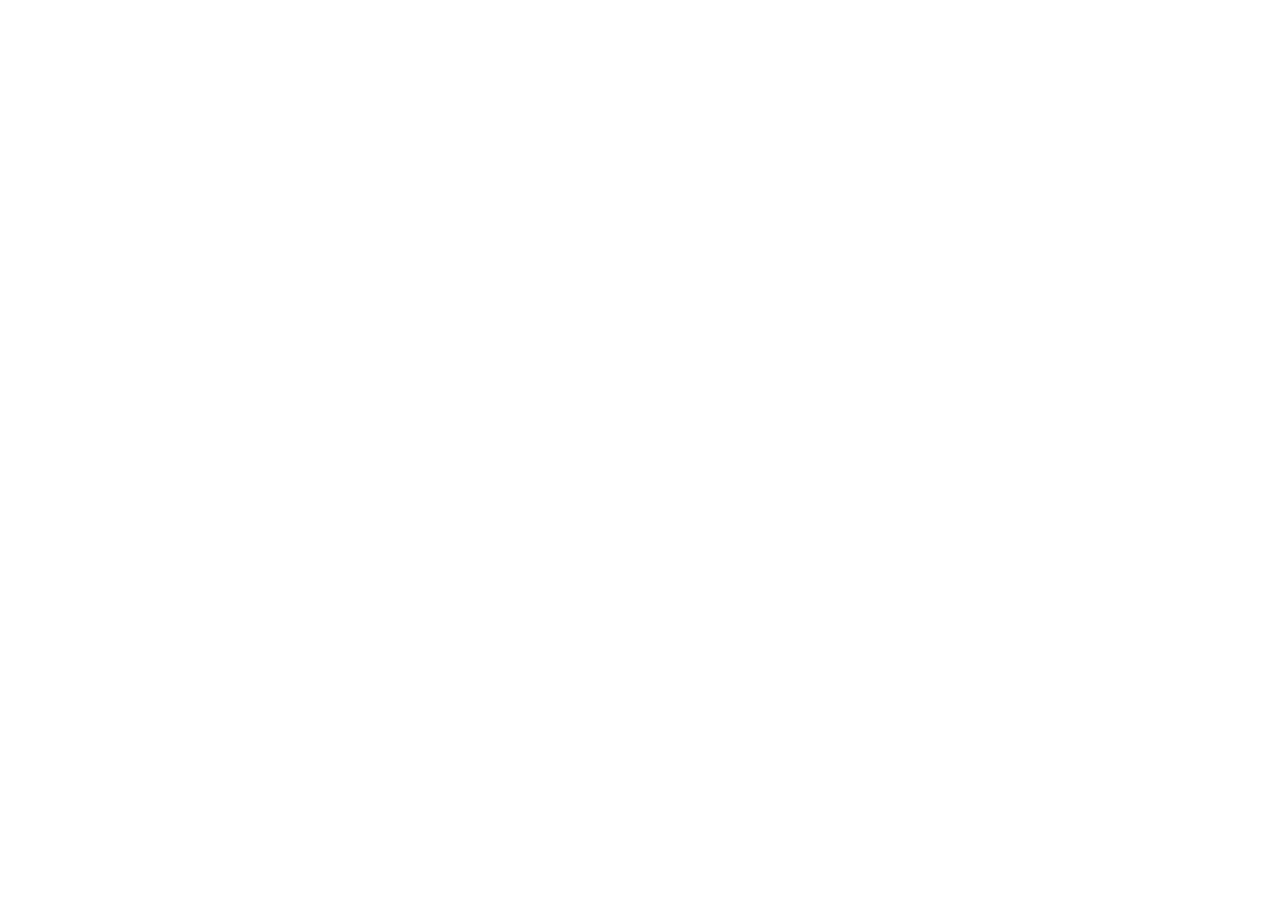
==== commit 8fe07f63: "Add files via upload" ====
--- a/privacy/index.html
+++ b/privacy/index.html
@@ -1,56 +1,10 @@
-<!doctype html><html lang="en"><head><meta charset="utf-8"><meta name="viewport" content="width=device-width,initial-scale=1">
-<title>SUP Cruise – Privacy Policy / Gizlilik Politikası</title>
-<style>
-:root{--bg:#f4fbff;--fg:#1d2b36;--acc:#0a6fa8;--card:#fff}
-@media (prefers-color-scheme:dark){:root{--bg:#0e1a22;--fg:#e6f1f7;--acc:#7fd0ff;--card:#15242e}}
-body{margin:0;background:var(--bg);color:var(--fg);font:16px/1.6 system-ui,-apple-system,Segoe UI,Roboto,sans-serif}
-main{max-width:760px;margin:0 auto;padding:32px 16px 64px}
-h1{color:var(--acc);font-size:28px;margin:0 0 4px} h2{margin:40px 0 8px;color:var(--acc)} h4{margin:22px 0 4px}
-.card{background:var(--card);border-radius:14px;padding:4px 20px 12px;box-shadow:0 2px 10px rgba(0,0,0,.06)}
-nav a{color:var(--acc);margin-right:16px} .upd{opacity:.7;font-size:14px}
-</style></head><body><main>
-<h1>SUP Cruise: Island Quest</h1><p class="upd">Last updated / Son güncelleme: 2 October 2026 · 2 Ekim 2026</p>
-<nav><a href="#en">English</a><a href="#tr">Türkçe</a></nav>
-<h2 id="en">Privacy Policy</h2><div class="card"><p><b>SUP Cruise: Island Quest</b> has no account or sign-in and does not ask for your name, e-mail, photos, contacts or location. The developer does not receive or store any personal information.</p>
-<h4>What stays on your phone</h4>
-<p>Your game progress (islands, gold, fish, outfits, settings) is saved only on your device. If Android Backup is turned on, Android may back up this save file to your own Google account so it comes back on a new phone; this is handled by Google and can be switched off in your phone's settings. We never receive it.</p>
-<h4>Optional video ads (🎬)</h4>
-<p>You can choose to watch a short video ad for a reward (for example double gold). Ads only appear when you tap a 🎬 button; the game never shows ads on its own. The ads come from Google AdMob and are set up for a family audience: child-directed, suitable for all ages (rating G), no personalised or interest-based ads and no advertising ID. To show an ad and prevent fraud, Google receives technical information such as the device's IP address (for approximate country/region), device type, and app and ad interactions. See Google's policy: https://policies.google.com/technologies/partner-sites</p>
-<h4>In-app purchases and subscription</h4>
-<p>Optional packs (for example the "Captain Pack" or the cosmetic bundles) and the optional monthly "Captain's Club" membership are bought through Google Play. Payment, renewals and cancellation are handled entirely by Google; the game only learns which packs are owned and whether the membership is active. The membership can be cancelled at any time in Google Play (Payments & subscriptions). Purchases can be restored in Settings. Packs only change how the character looks.</p>
-<h4>Lucky Wheel</h4>
-<p>The Lucky Wheel gives one free spin every day. Spins are never sold, neither for real money nor for gold. The chance of every prize is shown on the wheel screen.</p>
-<h4>Photo mode</h4>
-<p>Photos you take in photo mode are saved only to your own phone's gallery (Pictures/SUP Cruise). They are never uploaded or sent to us. On Android 7–9 the game asks for storage access only to save these photos.</p>
-<h4>Language</h4>
-<p>To start in the language of your country, the game uses your Google Play country (remembered on your phone only), or else the country of your SIM card, mobile network or phone settings. If the game doesn't have your country's language, it starts in English; you can change the language any time in Settings. This happens on the device only and is never sent anywhere.</p>
-<h4>Permissions</h4>
-<p>Vibration (small rumble effects), internet access (only for the optional ads and Google Play purchases) and, on Android 7–9 only, storage access to save photo-mode pictures. No location, camera, microphone or contacts permission.</p>
-<h4>Children</h4>
-<p>The game is made for the whole family, including children, and follows Google Play's Families policy. The developer collects no personal data from children. Parents can turn off in-app purchases with Google Play's parental controls.</p>
-<h4>Changes</h4>
-<p>If this policy changes, the new version is published here and in the game before the update is released.</p>
-<h4>Contact</h4>
-<p>Questions: <b>supcruise.support@gmail.com</b></p></div>
-<h2 id="tr">Gizlilik Politikası</h2><div class="card" lang="tr"><p><b>SUP Cruise: Ada Macerası</b>'nda hesap veya giriş yoktur; adın, e-postan, fotoğrafların, rehberin veya konumun istenmez. Geliştirici hiçbir kişisel bilgi almaz ve saklamaz.</p>
-<h4>Telefonunda kalanlar</h4>
-<p>Oyun ilerlemen (adalar, altın, balıklar, kıyafetler, ayarlar) yalnızca cihazında saklanır. Android Yedekleme açıksa Android bu kayıt dosyasını yeni telefonda geri gelmesi için kendi Google hesabına yedekleyebilir; bu işlemi Google yönetir ve telefonun ayarlarından kapatılabilir. Bu dosya bize hiçbir zaman ulaşmaz.</p>
-<h4>İsteğe bağlı video reklamlar (🎬)</h4>
-<p>Bir ödül (örneğin iki kat altın) için kısa bir video reklam izlemeyi sen seçebilirsin. Reklamlar yalnızca bir 🎬 düğmesine dokunduğunda çıkar; oyun kendiliğinden reklam göstermez. Reklamlar Google AdMob'dan gelir ve aile kitlesine göre ayarlanmıştır: çocuklara yönelik, her yaşa uygun (G), kişiselleştirilmemiş ve reklam kimliği kullanılmaz. Reklamı göstermek ve sahtekârlığı önlemek için Google cihazın IP adresi (yaklaşık ülke/bölge için), cihaz türü ve uygulama/reklam etkileşimleri gibi teknik bilgileri alır. Google'ın politikası: https://policies.google.com/technologies/partner-sites</p>
-<h4>Uygulama içi satın alma ve abonelik</h4>
-<p>İsteğe bağlı paketler (örneğin "Kaptan Paketi" ve görünüm paketleri) ve isteğe bağlı aylık "Kaptan Kulübü" üyeliği Google Play üzerinden satın alınır. Ödemeyi, yenilemeyi ve iptali tamamen Google yönetir; oyun yalnızca hangi paketlerin sende olduğunu ve üyeliğin etkin olup olmadığını öğrenir. Üyelik Google Play'den (Ödemeler ve abonelikler) istediğin zaman iptal edilebilir. Satın alımlar Ayarlar'dan geri yüklenebilir. Paketler yalnızca karakterin görünüşünü değiştirir.</p>
-<h4>Şans Çarkı</h4>
-<p>Şans Çarkı her gün bir kez ücretsiz çevrilir. Çevirme hakkı ne gerçek parayla ne de altınla satılır. Her ödülün çıkma olasılığı çark ekranında gösterilir.</p>
-<h4>Fotoğraf modu</h4>
-<p>Fotoğraf modunda çektiğin fotoğraflar yalnızca kendi telefonunun galerisine (Pictures/SUP Cruise) kaydedilir. Hiçbir yere yüklenmez ve bize gönderilmez. Android 7–9'da oyun depolama iznini yalnızca bu fotoğrafları kaydetmek için ister.</p>
-<h4>Dil</h4>
-<p>Oyun, ülkenin dilinde açılmak için Google Play ülkeni (yalnızca telefonunda hatırlanır) ya da SIM kartının, mobil ağın veya telefon ayarlarının ülkesini kullanır. Oyunda ülkenin dili yoksa İngilizce açılır; dili Ayarlar'dan istediğin zaman değiştirebilirsin. Bu yalnızca cihazda yapılır, hiçbir yere gönderilmez.</p>
-<h4>İzinler</h4>
-<p>Titreşim (küçük titreşim efektleri), internet (yalnızca isteğe bağlı reklamlar ve Google Play satın alımları için) ve yalnızca Android 7–9'da fotoğraf modu resimlerini kaydetmek için depolama izni. Konum, kamera, mikrofon veya rehber izni yoktur.</p>
-<h4>Çocuklar</h4>
-<p>Oyun çocuklar dahil tüm aile için yapılmıştır ve Google Play Aile politikasına uyar. Geliştirici çocuklardan kişisel veri toplamaz. Ebeveynler Google Play ebeveyn denetimleriyle uygulama içi satın almaları kapatabilir.</p>
-<h4>Değişiklikler</h4>
-<p>Bu politika değişirse yeni hâli güncelleme yayınlanmadan önce burada ve oyunda yayınlanır.</p>
-<h4>İletişim</h4>
-<p>Sorular için: <b>supcruise.support@gmail.com</b></p></div>
-</main></body></html>
+<!doctype html>
+<html lang="en"><head><meta charset="utf-8"><meta name="viewport" content="width=device-width,initial-scale=1">
+<title>SUP Cruise has moved</title>
+<link rel="canonical" href="https://supcruise.github.io/privacy/">
+<meta http-equiv="refresh" content="0; url=https://supcruise.github.io/privacy/">
+<script>location.replace("https://supcruise.github.io/privacy/" + location.hash)</script>
+</head><body style="font-family:system-ui,sans-serif;text-align:center;padding:40px">
+<p>SUP Cruise has moved to <a href="https://supcruise.github.io/privacy/">https://supcruise.github.io/privacy/</a></p>
+<p lang="tr">SUP Cruise yeni adresine taşındı: <a href="https://supcruise.github.io/privacy/">https://supcruise.github.io/privacy/</a></p>
+</body></html>
